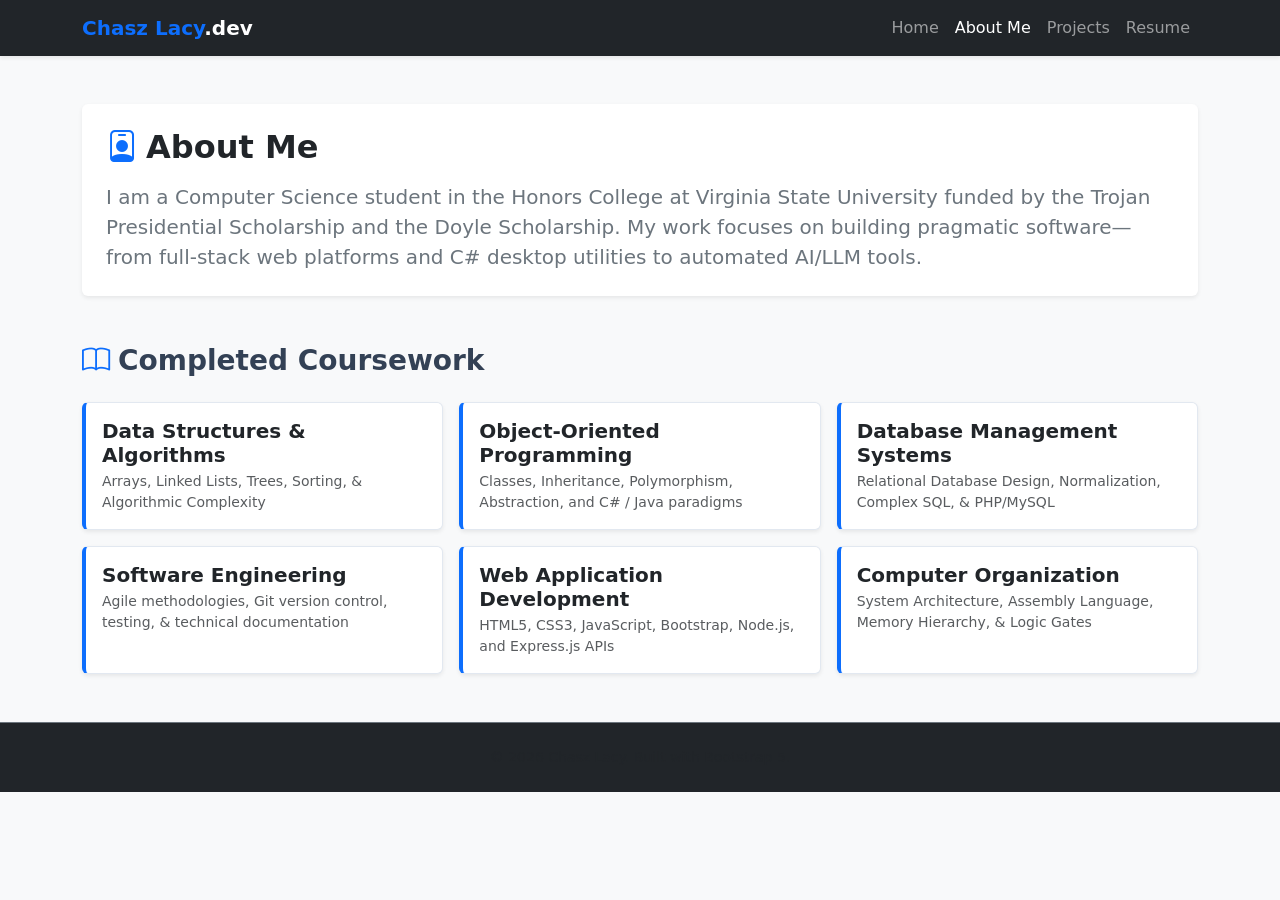
==== about.html @ 33410bf5 "Add files via upload" ====
<!DOCTYPE html>
<html lang="en">
<head>
    <meta charset="UTF-8">
    <meta name="viewport" content="width=device-width, initial-scale=1.0">
    <title>About Me | Chasz Lacy</title>
    <link href="https://cdn.jsdelivr.net/npm/bootstrap@5.3.3/dist/css/bootstrap.min.css" rel="stylesheet">
    <link href="https://cdn.jsdelivr.net/npm/bootstrap-icons@1.11.3/font/bootstrap-icons.min.css" rel="stylesheet">
    <style>
        body { font-family: 'Segoe UI', system-ui, sans-serif; color: #334155; }
        .class-box {
            background-color: #ffffff;
            border: 1px solid #e2e8f0;
            border-left: 4px solid #0d6efd;
            transition: transform 0.2s ease;
        }
        .class-box:hover {
            transform: translateY(-3px);
        }
    </style>
</head>
<body class="bg-light">

    <!-- Shared Navigation -->
    <nav class="navbar navbar-expand-lg navbar-dark bg-dark sticky-top shadow-sm">
        <div class="container">
            <a class="navbar-brand fw-bold text-primary" href="index.html">Chasz Lacy<span class="text-white">.dev</span></a>
            <button class="navbar-toggler" type="button" data-bs-toggle="collapse" data-bs-target="#navbarNav">
                <span class="navbar-toggler-icon"></span>
            </button>
            <div class="collapse navbar-collapse" id="navbarNav">
                <ul class="navbar-nav ms-auto fs-6">
                    <li class="nav-item"><a class="nav-link" href="index.html">Home</a></li>
                    <li class="nav-item"><a class="nav-link active" href="about.html">About Me</a></li>
                    <li class="nav-item"><a class="nav-link" href="projects.html">Projects</a></li>
                    <li class="nav-item"><a class="nav-link" href="resume.html">Resume</a></li>
                </ul>
            </div>
        </div>
    </nav>

    <div class="container py-5">
        <!-- Biography Box -->
        <div class="card border-0 shadow-sm p-4 mb-5">
            <h2 class="fw-bold mb-3"><i class="bi bi-person-badge text-primary me-2"></i>About Me</h2>
            <p class="fs-5 text-secondary mb-0">
                I am a Computer Science student in the Honors College at Virginia State University funded by the Trojan Presidential Scholarship and the Doyle Scholarship. My work focuses on building pragmatic software—from full-stack web platforms and C# desktop utilities to automated AI/LLM tools.
            </p>
        </div>

        <!-- Coursework Section -->
        <h3 class="fw-bold mb-4"><i class="bi bi-book text-primary me-2"></i>Completed Coursework</h3>
        <div class="row g-3">
            
            <div class="col-md-6 col-lg-4">
                <div class="card shadow-sm p-3 class-box h-100">
                    <h5 class="fw-bold text-dark mb-1">Data Structures & Algorithms</h5>
                    <p class="small text-muted mb-0">Arrays, Linked Lists, Trees, Sorting, & Algorithmic Complexity</p>
                </div>
            </div>

            <div class="col-md-6 col-lg-4">
                <div class="card shadow-sm p-3 class-box h-100">
                    <h5 class="fw-bold text-dark mb-1">Object-Oriented Programming</h5>
                    <p class="small text-muted mb-0">Classes, Inheritance, Polymorphism, Abstraction, and C# / Java paradigms</p>
                </div>
            </div>

            <div class="col-md-6 col-lg-4">
                <div class="card shadow-sm p-3 class-box h-100">
                    <h5 class="fw-bold text-dark mb-1">Database Management Systems</h5>
                    <p class="small text-muted mb-0">Relational Database Design, Normalization, Complex SQL, & PHP/MySQL</p>
                </div>
            </div>

            <div class="col-md-6 col-lg-4">
                <div class="card shadow-sm p-3 class-box h-100">
                    <h5 class="fw-bold text-dark mb-1">Software Engineering</h5>
                    <p class="small text-muted mb-0">Agile methodologies, Git version control, testing, & technical documentation</p>
                </div>
            </div>

            <div class="col-md-6 col-lg-4">
                <div class="card shadow-sm p-3 class-box h-100">
                    <h5 class="fw-bold text-dark mb-1">Web Application Development</h5>
                    <p class="small text-muted mb-0">HTML5, CSS3, JavaScript, Bootstrap, Node.js, and Express.js APIs</p>
                </div>
            </div>

            <div class="col-md-6 col-lg-4">
                <div class="card shadow-sm p-3 class-box h-100">
                    <h5 class="fw-bold text-dark mb-1">Computer Organization</h5>
                    <p class="small text-muted mb-0">System Architecture, Assembly Language, Memory Hierarchy, & Logic Gates</p>
                </div>
            </div>

        </div>
    </div>

    <footer class="py-4 bg-dark text-center text-muted border-top border-secondary">
        <div class="container">
            <p class="mb-0 small">&copy; 2026 Chasz Lacy. Built with Bootstrap 5.</p>
        </div>
    </footer>

    <script src="https://cdn.jsdelivr.net/npm/bootstrap@5.3.3/dist/js/bootstrap.bundle.min.js"></script>
</body>
</html>
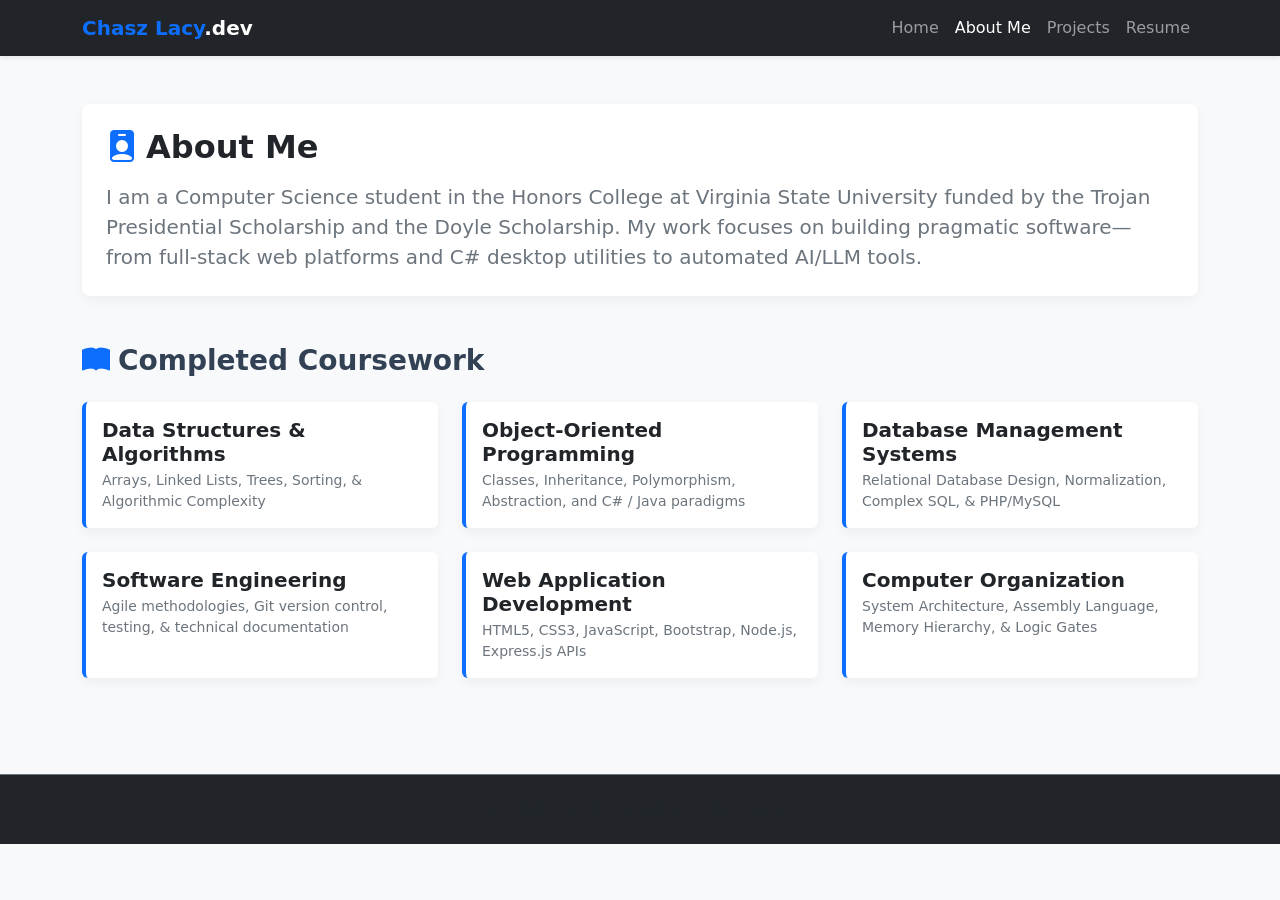
==== commit 98711cce: "Add files via upload" ====
--- a/about.html
+++ b/about.html
@@ -8,14 +8,23 @@
     <link href="https://cdn.jsdelivr.net/npm/bootstrap-icons@1.11.3/font/bootstrap-icons.min.css" rel="stylesheet">
     <style>
         body { font-family: 'Segoe UI', system-ui, sans-serif; color: #334155; }
-        .class-box {
+        .course-box {
             background-color: #ffffff;
-            border: 1px solid #e2e8f0;
+            border: none;
             border-left: 4px solid #0d6efd;
-            transition: transform 0.2s ease;
+            border-radius: 6px;
+            box-shadow: 0 4px 12px rgba(0, 0, 0, 0.05);
+            transition: transform 0.2s ease, box-shadow 0.2s ease;
         }
-        .class-box:hover {
-            transform: translateY(-3px);
+        .course-box:hover {
+            transform: translateY(-2px);
+            box-shadow: 0 8px 18px rgba(0, 0, 0, 0.08);
+        }
+        .about-card {
+            background-color: #ffffff;
+            border: none;
+            border-radius: 8px;
+            box-shadow: 0 4px 12px rgba(0, 0, 0, 0.05);
         }
     </style>
 </head>
@@ -40,64 +49,70 @@
     </nav>
 
     <div class="container py-5">
-        <!-- Biography Box -->
-        <div class="card border-0 shadow-sm p-4 mb-5">
-            <h2 class="fw-bold mb-3"><i class="bi bi-person-badge text-primary me-2"></i>About Me</h2>
+        <!-- About Me Card -->
+        <div class="card about-card p-4 mb-5">
+            <h2 class="fw-bold mb-3 d-flex align-items-center gap-2">
+                <i class="bi bi-person-badge-fill text-primary"></i> About Me
+            </h2>
             <p class="fs-5 text-secondary mb-0">
                 I am a Computer Science student in the Honors College at Virginia State University funded by the Trojan Presidential Scholarship and the Doyle Scholarship. My work focuses on building pragmatic software—from full-stack web platforms and C# desktop utilities to automated AI/LLM tools.
             </p>
         </div>
 
-        <!-- Coursework Section -->
-        <h3 class="fw-bold mb-4"><i class="bi bi-book text-primary me-2"></i>Completed Coursework</h3>
-        <div class="row g-3">
+        <!-- Coursework Title -->
+        <h3 class="fw-bold mb-4 d-flex align-items-center gap-2">
+            <i class="bi bi-book-fill text-primary"></i> Completed Coursework
+        </h3>
+
+        <!-- Course Cards Grid -->
+        <div class="row g-4">
             
             <div class="col-md-6 col-lg-4">
-                <div class="card shadow-sm p-3 class-box h-100">
+                <div class="card p-3 course-box h-100">
                     <h5 class="fw-bold text-dark mb-1">Data Structures & Algorithms</h5>
-                    <p class="small text-muted mb-0">Arrays, Linked Lists, Trees, Sorting, & Algorithmic Complexity</p>
+                    <p class="small text-secondary mb-0">Arrays, Linked Lists, Trees, Sorting, & Algorithmic Complexity</p>
                 </div>
             </div>
 
             <div class="col-md-6 col-lg-4">
-                <div class="card shadow-sm p-3 class-box h-100">
+                <div class="card p-3 course-box h-100">
                     <h5 class="fw-bold text-dark mb-1">Object-Oriented Programming</h5>
-                    <p class="small text-muted mb-0">Classes, Inheritance, Polymorphism, Abstraction, and C# / Java paradigms</p>
+                    <p class="small text-secondary mb-0">Classes, Inheritance, Polymorphism, Abstraction, and C# / Java paradigms</p>
                 </div>
             </div>
 
             <div class="col-md-6 col-lg-4">
-                <div class="card shadow-sm p-3 class-box h-100">
+                <div class="card p-3 course-box h-100">
                     <h5 class="fw-bold text-dark mb-1">Database Management Systems</h5>
-                    <p class="small text-muted mb-0">Relational Database Design, Normalization, Complex SQL, & PHP/MySQL</p>
+                    <p class="small text-secondary mb-0">Relational Database Design, Normalization, Complex SQL, & PHP/MySQL</p>
                 </div>
             </div>
 
             <div class="col-md-6 col-lg-4">
-                <div class="card shadow-sm p-3 class-box h-100">
+                <div class="card p-3 course-box h-100">
                     <h5 class="fw-bold text-dark mb-1">Software Engineering</h5>
-                    <p class="small text-muted mb-0">Agile methodologies, Git version control, testing, & technical documentation</p>
+                    <p class="small text-secondary mb-0">Agile methodologies, Git version control, testing, & technical documentation</p>
                 </div>
             </div>
 
             <div class="col-md-6 col-lg-4">
-                <div class="card shadow-sm p-3 class-box h-100">
+                <div class="card p-3 course-box h-100">
                     <h5 class="fw-bold text-dark mb-1">Web Application Development</h5>
-                    <p class="small text-muted mb-0">HTML5, CSS3, JavaScript, Bootstrap, Node.js, and Express.js APIs</p>
+                    <p class="small text-secondary mb-0">HTML5, CSS3, JavaScript, Bootstrap, Node.js, Express.js APIs</p>
                 </div>
             </div>
 
             <div class="col-md-6 col-lg-4">
-                <div class="card shadow-sm p-3 class-box h-100">
+                <div class="card p-3 course-box h-100">
                     <h5 class="fw-bold text-dark mb-1">Computer Organization</h5>
-                    <p class="small text-muted mb-0">System Architecture, Assembly Language, Memory Hierarchy, & Logic Gates</p>
+                    <p class="small text-secondary mb-0">System Architecture, Assembly Language, Memory Hierarchy, & Logic Gates</p>
                 </div>
             </div>
 
         </div>
     </div>
 
-    <footer class="py-4 bg-dark text-center text-muted border-top border-secondary">
+    <footer class="py-4 bg-dark text-center text-muted border-top border-secondary mt-5">
         <div class="container">
             <p class="mb-0 small">&copy; 2026 Chasz Lacy. Built with Bootstrap 5.</p>
         </div>
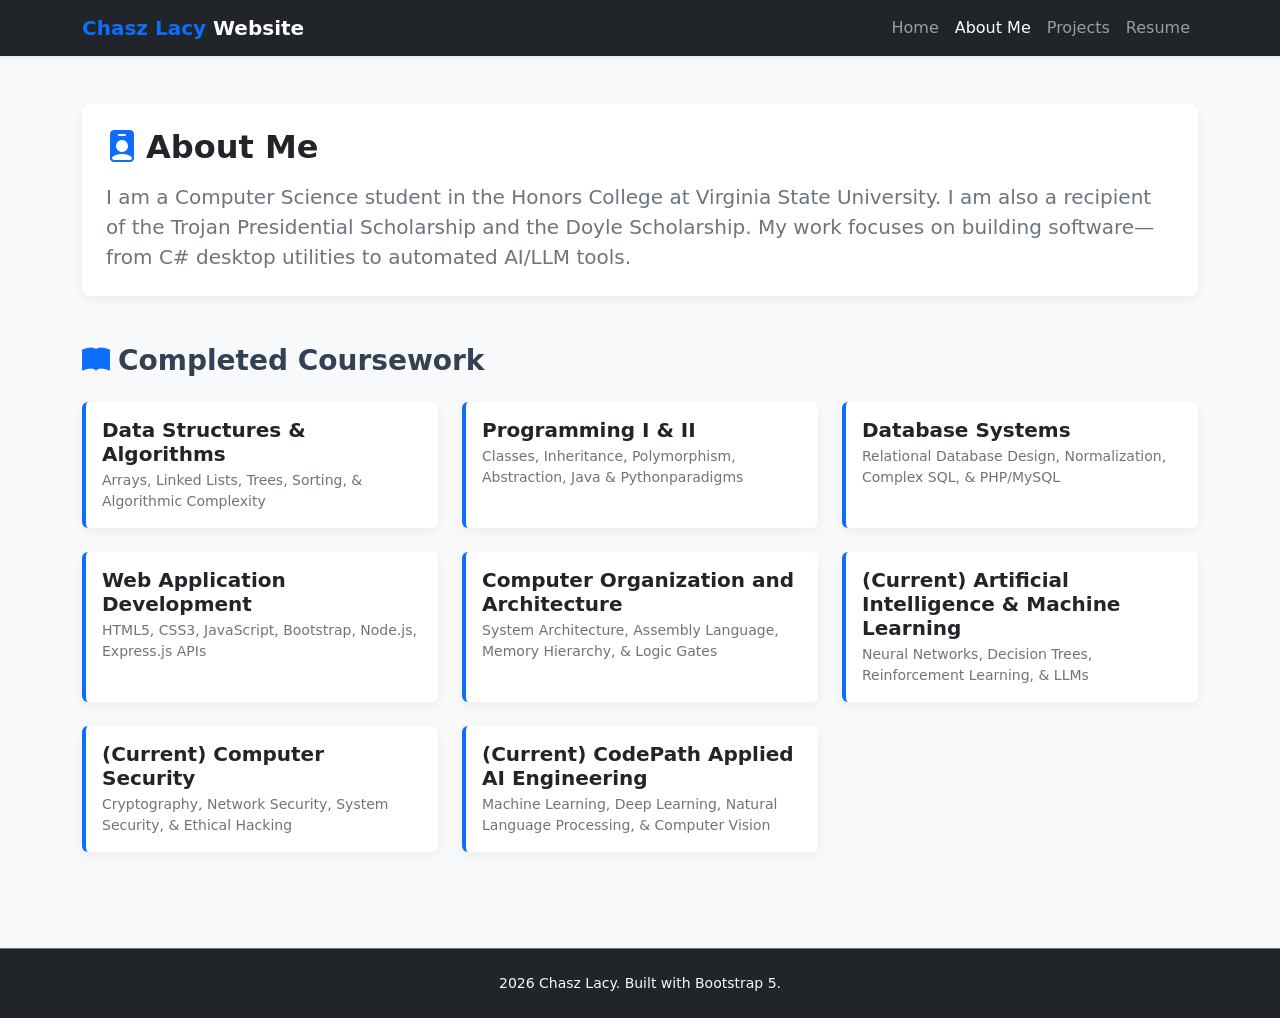
==== commit a5a8e34f: "Add files via upload" ====
--- a/about.html
+++ b/about.html
@@ -33,7 +33,7 @@
     <!-- Shared Navigation -->
     <nav class="navbar navbar-expand-lg navbar-dark bg-dark sticky-top shadow-sm">
         <div class="container">
-            <a class="navbar-brand fw-bold text-primary" href="index.html">Chasz Lacy<span class="text-white">.dev</span></a>
+            <a class="navbar-brand fw-bold text-primary" href="index.html">Chasz Lacy<span class="text-white"> Website</span></a>
             <button class="navbar-toggler" type="button" data-bs-toggle="collapse" data-bs-target="#navbarNav">
                 <span class="navbar-toggler-icon"></span>
             </button>
@@ -55,7 +55,7 @@
                 <i class="bi bi-person-badge-fill text-primary"></i> About Me
             </h2>
             <p class="fs-5 text-secondary mb-0">
-                I am a Computer Science student in the Honors College at Virginia State University funded by the Trojan Presidential Scholarship and the Doyle Scholarship. My work focuses on building pragmatic software—from full-stack web platforms and C# desktop utilities to automated AI/LLM tools.
+                I am a Computer Science student in the Honors College at Virginia State University. I am also a recipient of the Trojan Presidential Scholarship and the Doyle Scholarship. My work focuses on building software—from C# desktop utilities to automated AI/LLM tools.
             </p>
         </div>
 
@@ -76,22 +76,15 @@
 
             <div class="col-md-6 col-lg-4">
                 <div class="card p-3 course-box h-100">
-                    <h5 class="fw-bold text-dark mb-1">Object-Oriented Programming</h5>
-                    <p class="small text-secondary mb-0">Classes, Inheritance, Polymorphism, Abstraction, and C# / Java paradigms</p>
+                    <h5 class="fw-bold text-dark mb-1">Programming I & II</h5>
+                    <p class="small text-secondary mb-0">Classes, Inheritance, Polymorphism, Abstraction, Java & Pythonparadigms</p>
                 </div>
             </div>
 
             <div class="col-md-6 col-lg-4">
                 <div class="card p-3 course-box h-100">
-                    <h5 class="fw-bold text-dark mb-1">Database Management Systems</h5>
+                    <h5 class="fw-bold text-dark mb-1">Database Systems</h5>
                     <p class="small text-secondary mb-0">Relational Database Design, Normalization, Complex SQL, & PHP/MySQL</p>
-                </div>
-            </div>
-
-            <div class="col-md-6 col-lg-4">
-                <div class="card p-3 course-box h-100">
-                    <h5 class="fw-bold text-dark mb-1">Software Engineering</h5>
-                    <p class="small text-secondary mb-0">Agile methodologies, Git version control, testing, & technical documentation</p>
                 </div>
             </div>
 
@@ -104,17 +97,37 @@
 
             <div class="col-md-6 col-lg-4">
                 <div class="card p-3 course-box h-100">
-                    <h5 class="fw-bold text-dark mb-1">Computer Organization</h5>
+                    <h5 class="fw-bold text-dark mb-1">Computer Organization and Architecture</h5>
                     <p class="small text-secondary mb-0">System Architecture, Assembly Language, Memory Hierarchy, & Logic Gates</p>
                 </div>
             </div>
 
+            <div class="col-md-6 col-lg-4">
+                <div class="card p-3 course-box h-100">
+                    <h5 class="fw-bold text-dark mb-1">(Current) Artificial Intelligence & Machine Learning</h5>
+                    <p class="small text-secondary mb-0">Neural Networks, Decision Trees, Reinforcement Learning, & LLMs</p>
+                </div>
+            </div>
+
+            <div class="col-md-6 col-lg-4">
+                <div class="card p-3 course-box h-100">
+                    <h5 class="fw-bold text-dark mb-1">(Current) Computer Security</h5>
+                    <p class="small text-secondary mb-0">Cryptography, Network Security, System Security, & Ethical Hacking</p>
+                </div>
+            </div>
+
+            <div class="col-md-6 col-lg-4">
+                <div class="card p-3 course-box h-100">
+                    <h5 class="fw-bold text-dark mb-1">(Current) CodePath Applied AI Engineering</h5>
+                    <p class="small text-secondary mb-0">Machine Learning, Deep Learning, Natural Language Processing, & Computer Vision</p>
+                </div>
+            </div>
         </div>
     </div>
 
     <footer class="py-4 bg-dark text-center text-muted border-top border-secondary mt-5">
         <div class="container">
-            <p class="mb-0 small">&copy; 2026 Chasz Lacy. Built with Bootstrap 5.</p>
+            <p class="mb-0 small text-light">2026 Chasz Lacy. Built with Bootstrap 5.</p>
         </div>
     </footer>
 
